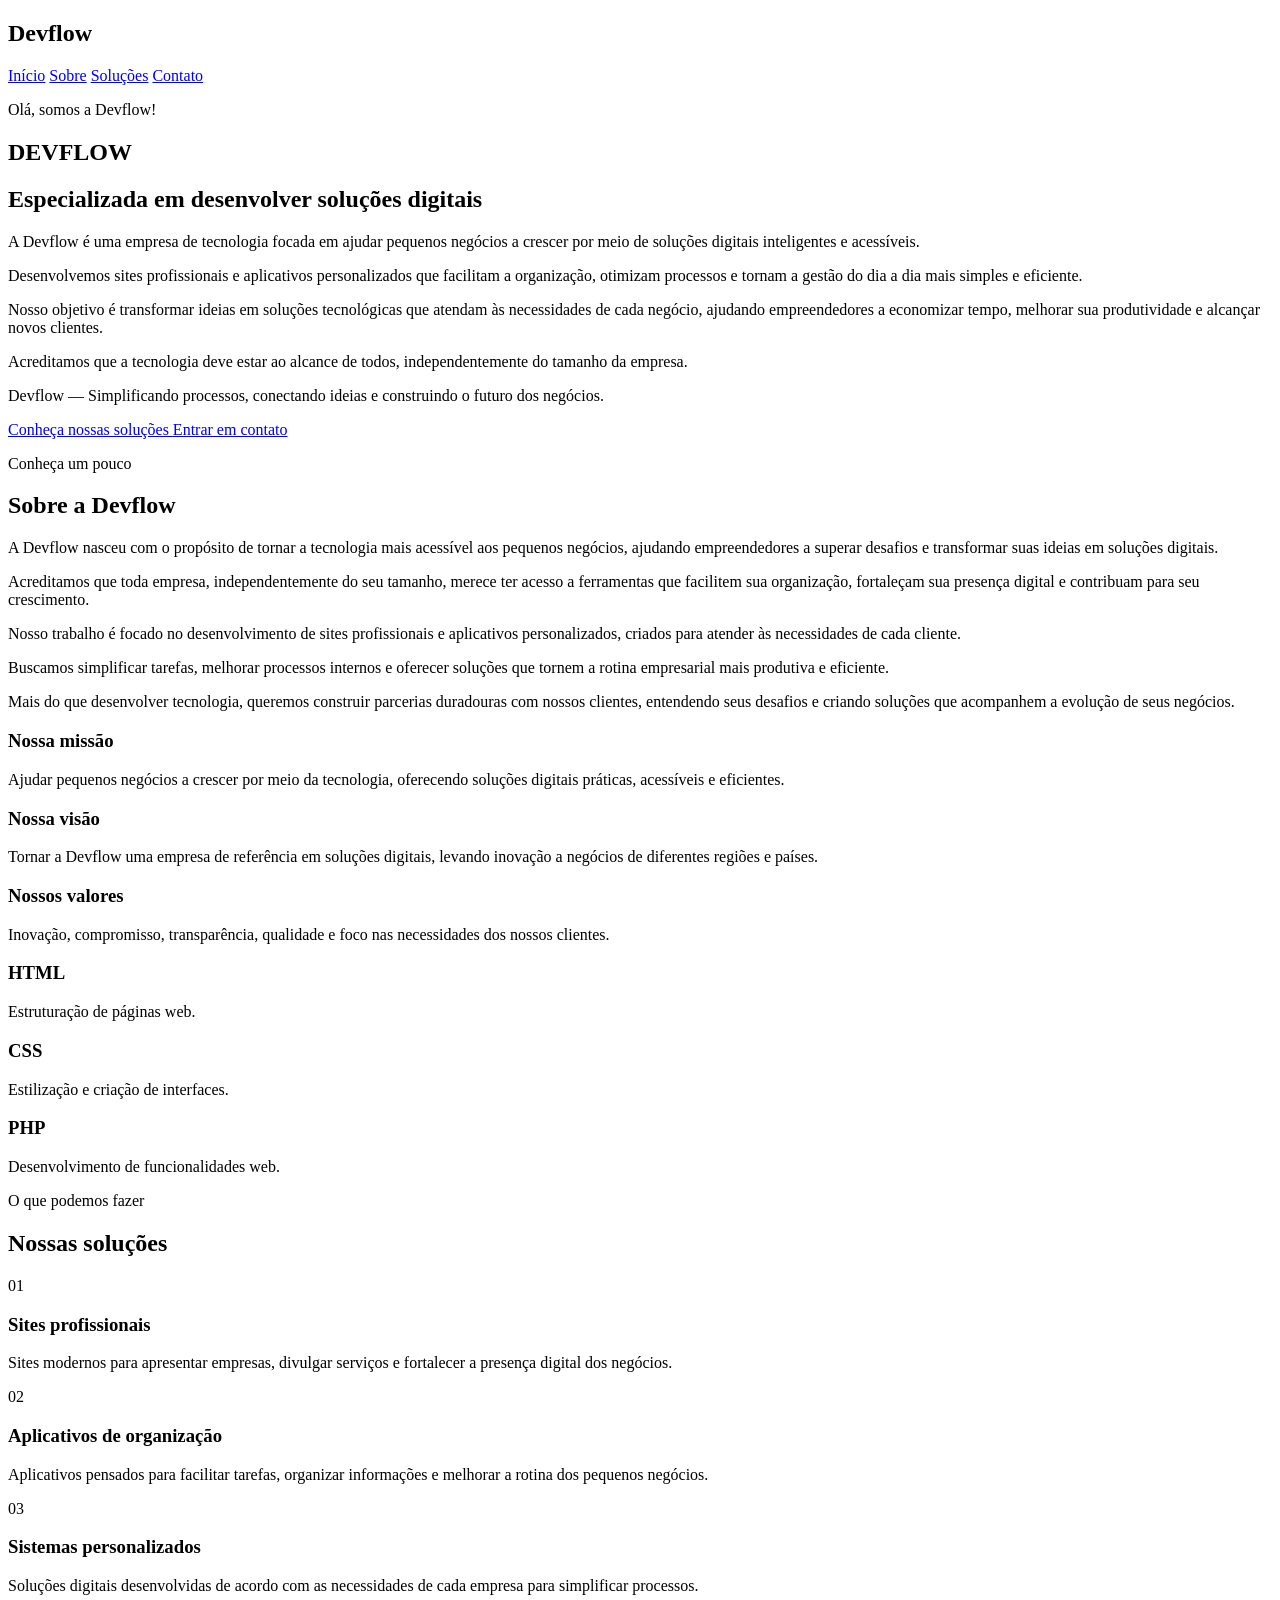
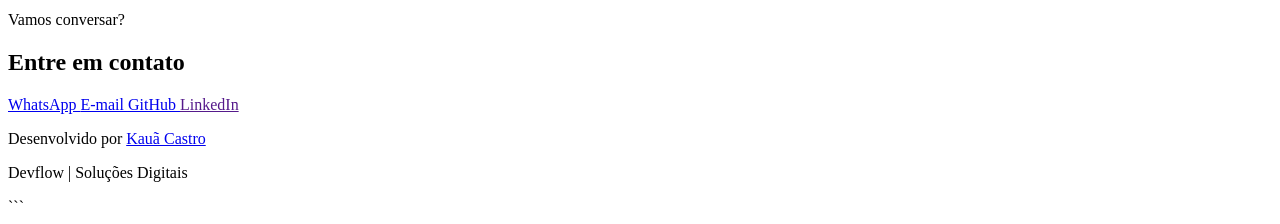
==== devflox/index.html @ 3d992c59 "testando" ====
<!DOCTYPE html>
<html lang="pt-br">

<head>
    <meta charset="UTF-8">
    <meta name="viewport" content="width=device-width, initial-scale=1.0">

    <title>Devflow | Soluções Digitais</title>
    <link rel="stylesheet" href="style.css">
</head>

<body>

    <!-- MENU -->
    <header>

        <div class="logo">
            <h2>Devflow</h2>
        </div>

        <nav>
            <a href="#inicio">Início</a>
            <a href="#sobre">Sobre</a>
            <a href="#projetos">Soluções</a>
            <a href="#contato">Contato</a>
        </nav>

    </header>

    <!-- CONTEÚDO PRINCIPAL -->
    <main>

        <!-- SEÇÃO INÍCIO -->
        <section id="inicio" class="inicio">

            <div class="inicio-conteudo">

                <p class="apresentacao">
                    Olá, somos a Devflow!
                </p>

                <h1>DEVFLOW</h1>

                <h2>Especializada em desenvolver soluções digitais</h2>

                <p class="descricao">
                    A Devflow é uma empresa de tecnologia focada em ajudar
                    pequenos negócios a crescer por meio de soluções digitais
                    inteligentes e acessíveis.
                </p>

                <p class="descricao">
                    Desenvolvemos sites profissionais e aplicativos
                    personalizados que facilitam a organização, otimizam
                    processos e tornam a gestão do dia a dia mais simples
                    e eficiente.
                </p>

                <p class="descricao">
                    Nosso objetivo é transformar ideias em soluções
                    tecnológicas que atendam às necessidades de cada negócio,
                    ajudando empreendedores a economizar tempo, melhorar
                    sua produtividade e alcançar novos clientes.
                </p>

                <p class="descricao">
                    Acreditamos que a tecnologia deve estar ao alcance
                    de todos, independentemente do tamanho da empresa.
                </p>

                <p class="descricao">
                    Devflow — Simplificando processos, conectando ideias
                    e construindo o futuro dos negócios.
                </p>

            </div>

            <div class="botoes">

                <a href="#projetos" class="botao">
                    Conheça nossas soluções
                </a>

                <a href="#contato" class="botao botao-secundario">
                    Entrar em contato
                </a>

            </div>

        </section>

        <!-- SOBRE A EMPRESA -->
        <section id="sobre" class="sobre">

            <div class="titulo-secao">
                <p>Conheça um pouco</p>
                <h2>Sobre a Devflow</h2>
            </div>

            <div class="sobre-conteudo">

                <div class="sobre-texto">

                    <p>
                        A Devflow nasceu com o propósito de tornar a
                        tecnologia mais acessível aos pequenos negócios,
                        ajudando empreendedores a superar desafios e
                        transformar suas ideias em soluções digitais.
                    </p>

                    <p>
                        Acreditamos que toda empresa, independentemente
                        do seu tamanho, merece ter acesso a ferramentas
                        que facilitem sua organização, fortaleçam sua
                        presença digital e contribuam para seu crescimento.
                    </p>

                    <p>
                        Nosso trabalho é focado no desenvolvimento de
                        sites profissionais e aplicativos personalizados,
                        criados para atender às necessidades de cada cliente.
                    </p>

                    <p>
                        Buscamos simplificar tarefas, melhorar processos
                        internos e oferecer soluções que tornem a rotina
                        empresarial mais produtiva e eficiente.
                    </p>

                    <p>
                        Mais do que desenvolver tecnologia, queremos
                        construir parcerias duradouras com nossos clientes,
                        entendendo seus desafios e criando soluções que
                        acompanhem a evolução de seus negócios.
                    </p>

                    <h3>Nossa missão</h3>

                    <p>
                        Ajudar pequenos negócios a crescer por meio
                        da tecnologia, oferecendo soluções digitais
                        práticas, acessíveis e eficientes.
                    </p>

                    <h3>Nossa visão</h3>

                    <p>
                        Tornar a Devflow uma empresa de referência em
                        soluções digitais, levando inovação a negócios
                        de diferentes regiões e países.
                    </p>

                    <h3>Nossos valores</h3>

                    <p>
                        Inovação, compromisso, transparência, qualidade
                        e foco nas necessidades dos nossos clientes.
                    </p>

                </div>

                <!-- TECNOLOGIAS -->
                <div class="habilidades">

                    <div class="habilidade">
                        <h3>HTML</h3>
                        <p>Estruturação de páginas web.</p>
                    </div>

                    <div class="habilidade">
                        <h3>CSS</h3>
                        <p>Estilização e criação de interfaces.</p>
                    </div>

                    <div class="habilidade">
                        <h3>PHP</h3>
                        <p>Desenvolvimento de funcionalidades web.</p>
                    </div>

                </div>

            </div>

        </section>

        <!-- SOLUÇÕES -->
        <section id="projetos" class="projetos-secao">

            <div class="titulo-secao">
                <p>O que podemos fazer</p>
                <h2>Nossas soluções</h2>
            </div>

            <div class="projetos">

                <!-- SOLUÇÃO 1 -->
                <div class="card">

                    <div class="numero-projeto">01</div>

                    <h3>Sites profissionais</h3>

                    <p>
                        Sites modernos para apresentar empresas,
                        divulgar serviços e fortalecer a presença
                        digital dos negócios.
                    </p>

                </div>

                <!-- SOLUÇÃO 2 -->
                <div class="card">

                    <div class="numero-projeto">02</div>

                    <h3>Aplicativos de organização</h3>

                    <p>
                        Aplicativos pensados para facilitar tarefas,
                        organizar informações e melhorar a rotina
                        dos pequenos negócios.
                    </p>

                </div>

                <!-- SOLUÇÃO 3 -->
                <div class="card">

                    <div class="numero-projeto">03</div>

                    <h3>Sistemas personalizados</h3>

                    <p>
                        Soluções digitais desenvolvidas de acordo
                        com as necessidades de cada empresa para
                        simplificar processos.
                    </p>

                </div>

            </div>

        </section>

        <!-- CONTATO -->
        <section id="contato" class="contato">

            <div class="titulo-secao">
                <p>Vamos conversar?</p>
                <h2>Entre em contato</h2>
            </div>

            <div class="contato-links">

                <a href="https://wa.me/5541998892366">
                    WhatsApp
                </a>

                <a href="mailto:kauacastroamaral@gmail.com">
                    E-mail
                </a>

                <a href="https://github.com/kauacastroamaral-prog">
                    GitHub
                </a>

                <a href="">
                    LinkedIn
                </a>

            </div>

        </section>

    </main>

    <!-- RODAPÉ -->
    <footer>

        <p>
            Desenvolvido por
            <a href="https://look.devlook.xyz">Kauã Castro</a>
        </p>

        <p>Devflow | Soluções Digitais</p>

    </footer>

</body>

</html>
```
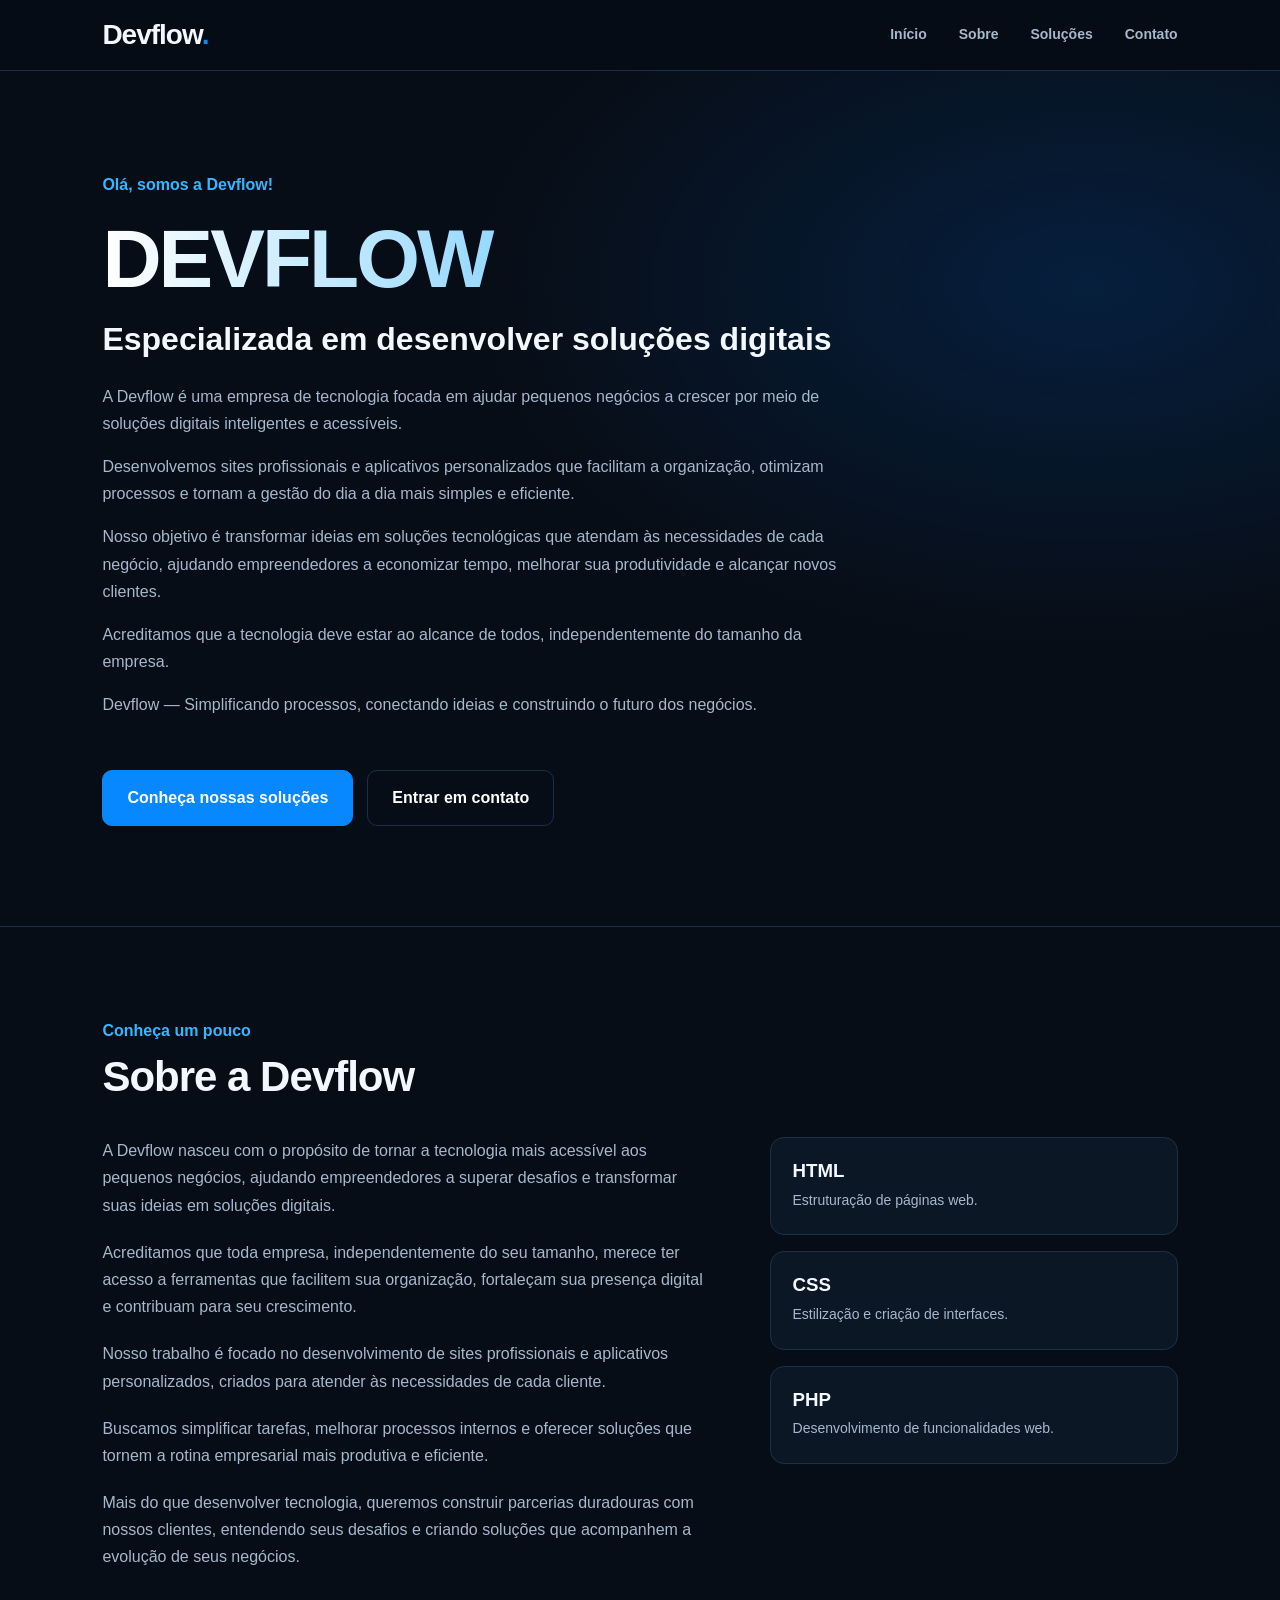
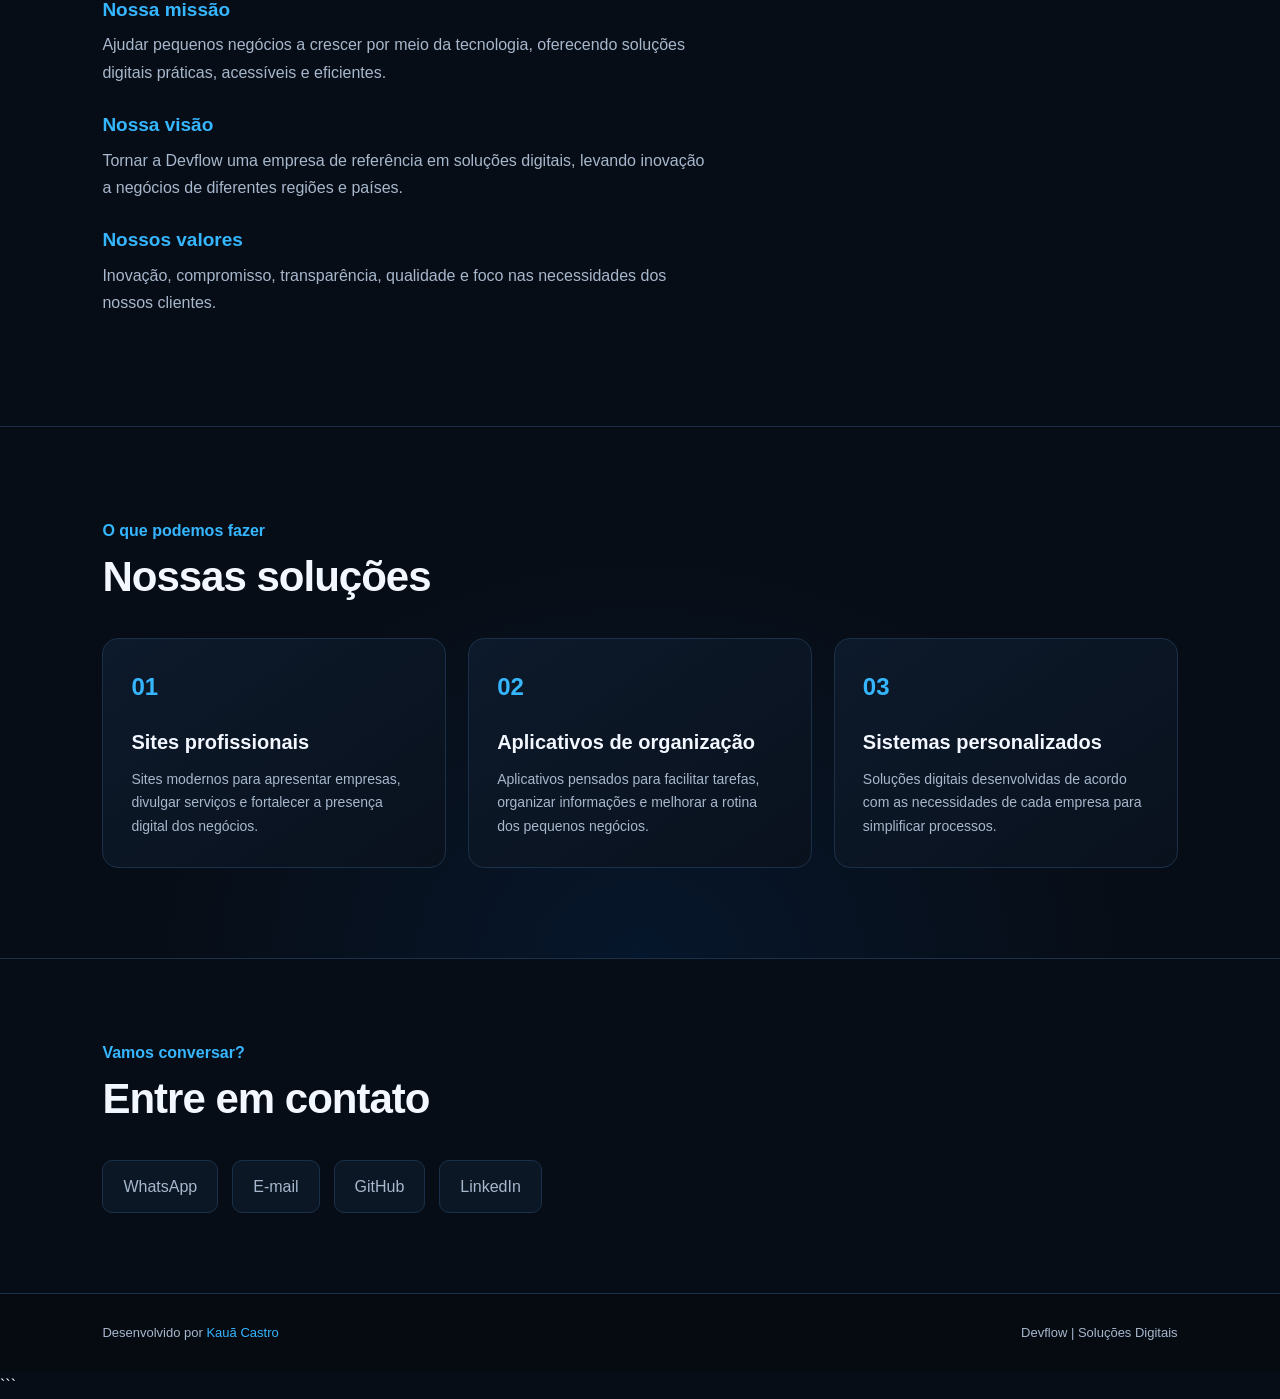
==== commit a3181a86: "Update index.html" ====
--- a/devflox/index.html
+++ b/devflox/index.html
@@ -6,7 +6,7 @@
     <meta name="viewport" content="width=device-width, initial-scale=1.0">
 
     <title>Devflow | Soluções Digitais</title>
-    <link rel="stylesheet" href="style.css">
+    <link rel="stylesheet" href="../style.css">
 </head>
 
 <body>
--- a/style.css
+++ b/style.css
@@ -0,0 +1,450 @@
+
+/* =========================
+   1. CONFIGURAÇÕES GERAIS
+========================= */
+
+:root {
+    --fundo: #070d16;
+    --fundo-card: #0c1726;
+    --azul: #0788ff;
+    --azul-claro: #35b6ff;
+    --texto: #f3f7ff;
+    --texto-secundario: #a7b7cc;
+    --borda: #1b3048;
+}
+
+* {
+    margin: 0;
+    padding: 0;
+    box-sizing: border-box;
+}
+
+html {
+    scroll-behavior: smooth;
+    scroll-padding-top: 85px;
+}
+
+body {
+    font-family: Arial, Helvetica, sans-serif;
+    background: var(--fundo);
+    color: var(--texto);
+    line-height: 1.7;
+}
+
+a {
+    color: inherit;
+    text-decoration: none;
+}
+
+p {
+    color: var(--texto-secundario);
+}
+
+h1, h2, h3 {
+    line-height: 1.2;
+}
+
+
+/* =========================
+   2. CABEÇALHO E MENU
+========================= */
+
+header {
+    display: flex;
+    justify-content: space-between;
+    align-items: center;
+    padding: 18px 8%;
+    background: rgba(7, 13, 22, 0.95);
+    border-bottom: 1px solid var(--borda);
+    position: sticky;
+    top: 0;
+    z-index: 100;
+    backdrop-filter: blur(12px);
+}
+
+.logo h2 {
+    font-size: 28px;
+    font-weight: 800;
+    letter-spacing: -1px;
+}
+
+.logo h2::after {
+    content: ".";
+    color: var(--azul);
+}
+
+nav {
+    display: flex;
+    gap: 32px;
+}
+
+nav a {
+    color: var(--texto-secundario);
+    font-size: 14px;
+    font-weight: 600;
+    transition: color 0.3s ease;
+}
+
+nav a:hover {
+    color: var(--azul-claro);
+}
+
+
+/* =========================
+   3. INÍCIO
+========================= */
+
+.inicio {
+    min-height: 570px;
+    padding: 100px 8%;
+    display: flex;
+    flex-direction: column;
+    justify-content: center;
+    align-items: flex-start;
+    gap: 28px;
+    background:
+        radial-gradient(
+            ellipse at 85% 25%,
+            rgba(0, 119, 255, 0.17),
+            transparent 40%
+        ),
+        var(--fundo);
+    border-bottom: 1px solid var(--borda);
+}
+
+.inicio-conteudo {
+    max-width: 850px;
+}
+
+.apresentacao {
+    color: var(--azul-claro);
+    font-weight: 700;
+    margin-bottom: 12px;
+}
+
+.inicio h1 {
+    font-size: clamp(48px, 8vw, 82px);
+    font-weight: 900;
+    letter-spacing: -3px;
+    margin-bottom: 12px;
+    background: linear-gradient(
+        90deg,
+        #ffffff,
+        var(--azul-claro)
+    );
+    background-clip: text;
+    -webkit-background-clip: text;
+    color: transparent;
+}
+
+.inicio h2 {
+    font-size: clamp(22px, 3vw, 32px);
+    margin-bottom: 24px;
+}
+
+.descricao {
+    max-width: 760px;
+    margin-bottom: 16px;
+    font-size: 16px;
+}
+
+.botoes {
+    display: flex;
+    flex-wrap: wrap;
+    gap: 14px;
+    margin-top: 8px;
+}
+
+.botao {
+    display: inline-flex;
+    justify-content: center;
+    align-items: center;
+    padding: 13px 24px;
+    border-radius: 10px;
+    background: var(--azul);
+    border: 1px solid var(--azul);
+    color: white;
+    font-weight: 700;
+    transition: 0.3s ease;
+}
+
+.botao:hover {
+    background: var(--azul-claro);
+    transform: translateY(-3px);
+    box-shadow: 0 8px 25px rgba(7, 136, 255, 0.2);
+}
+
+.botao-secundario {
+    background: transparent;
+    border-color: var(--borda);
+}
+
+.botao-secundario:hover {
+    background: rgba(7, 136, 255, 0.1);
+    border-color: var(--azul);
+}
+
+
+/* =========================
+   4. SOBRE A EMPRESA
+========================= */
+
+.sobre {
+    padding: 90px 8%;
+    border-bottom: 1px solid var(--borda);
+}
+
+.titulo-secao {
+    margin-bottom: 35px;
+}
+
+.titulo-secao > p {
+    color: var(--azul-claro);
+    font-weight: 700;
+    margin-bottom: 8px;
+}
+
+.titulo-secao h2 {
+    font-size: clamp(30px, 4vw, 42px);
+    letter-spacing: -1px;
+}
+
+.sobre-conteudo {
+    display: grid;
+    grid-template-columns: 1.5fr 1fr;
+    gap: 55px;
+    align-items: start;
+}
+
+.sobre-texto p {
+    margin-bottom: 20px;
+}
+
+.sobre-texto h3 {
+    color: var(--azul-claro);
+    font-size: 19px;
+    margin: 28px 0 10px;
+}
+
+.habilidades {
+    display: grid;
+    gap: 16px;
+}
+
+.habilidade {
+    padding: 22px;
+    background: var(--fundo-card);
+    border: 1px solid var(--borda);
+    border-radius: 14px;
+    transition: 0.3s ease;
+}
+
+.habilidade:hover {
+    border-color: var(--azul);
+    transform: translateY(-3px);
+}
+
+.habilidade h3 {
+    color: var(--texto);
+    margin-bottom: 6px;
+}
+
+.habilidade p {
+    font-size: 14px;
+}
+
+
+/* =========================
+   5. SOLUÇÕES E CARDS
+========================= */
+
+.projetos-secao {
+    padding: 90px 8%;
+    background:
+        radial-gradient(
+            ellipse at 50% 100%,
+            rgba(0, 119, 255, 0.09),
+            transparent 55%
+        ),
+        var(--fundo);
+    border-bottom: 1px solid var(--borda);
+}
+
+.projetos {
+    display: grid;
+    grid-template-columns: repeat(3, minmax(0, 1fr));
+    gap: 22px;
+}
+
+.card {
+    padding: 28px;
+    background: linear-gradient(
+        145deg,
+        #0d1a2b,
+        #09111d
+    );
+    border: 1px solid var(--borda);
+    border-radius: 16px;
+    transition: 0.3s ease;
+}
+
+.card:hover {
+    transform: translateY(-6px);
+    border-color: var(--azul);
+    box-shadow: 0 15px 35px rgba(0, 0, 0, 0.2);
+}
+
+.numero-projeto {
+    color: var(--azul-claro);
+    font-size: 24px;
+    font-weight: 800;
+    margin-bottom: 22px;
+}
+
+.card h3 {
+    font-size: 20px;
+    margin-bottom: 14px;
+}
+
+.card p {
+    font-size: 14px;
+}
+
+
+/* =========================
+   6. CONTATO
+========================= */
+
+.contato {
+    padding: 80px 8%;
+    border-bottom: 1px solid var(--borda);
+}
+
+.contato-links {
+    display: flex;
+    flex-wrap: wrap;
+    gap: 14px;
+}
+
+.contato-links a {
+    padding: 12px 20px;
+    border: 1px solid var(--borda);
+    background: var(--fundo-card);
+    border-radius: 10px;
+    color: var(--texto-secundario);
+    transition: 0.3s ease;
+}
+
+.contato-links a:hover {
+    color: white;
+    border-color: var(--azul);
+    background: rgba(7, 136, 255, 0.1);
+    transform: translateY(-3px);
+}
+
+
+/* =========================
+   7. RODAPÉ
+========================= */
+
+footer {
+    padding: 28px 8%;
+    display: flex;
+    justify-content: space-between;
+    align-items: center;
+    gap: 15px;
+    flex-wrap: wrap;
+    background: #060b12;
+}
+
+footer p {
+    font-size: 13px;
+}
+
+footer a {
+    color: var(--azul-claro);
+}
+
+footer a:hover {
+    text-decoration: underline;
+}
+
+
+/* =========================
+   8. RESPONSIVIDADE
+========================= */
+
+@media (max-width: 900px) {
+
+    .sobre-conteudo {
+        grid-template-columns: 1fr;
+        gap: 30px;
+    }
+
+    .projetos {
+        grid-template-columns: repeat(2, minmax(0, 1fr));
+    }
+
+    .inicio {
+        padding-top: 75px;
+        padding-bottom: 75px;
+    }
+}
+
+@media (max-width: 600px) {
+
+    header {
+        padding: 16px 5%;
+        flex-direction: column;
+        gap: 14px;
+    }
+
+    nav {
+        justify-content: center;
+        flex-wrap: wrap;
+        gap: 12px 20px;
+    }
+
+    .inicio,
+    .sobre,
+    .projetos-secao,
+    .contato {
+        padding: 60px 6%;
+    }
+
+    .inicio h1 {
+        letter-spacing: -2px;
+    }
+
+    .botoes {
+        width: 100%;
+        flex-direction: column;
+    }
+
+    .botao {
+        width: 100%;
+        text-align: center;
+    }
+
+    .projetos {
+        grid-template-columns: 1fr;
+    }
+
+    .card {
+        padding: 24px;
+    }
+
+    .contato-links {
+        flex-direction: column;
+    }
+
+    .contato-links a {
+        text-align: center;
+    }
+
+    footer {
+        padding: 25px 6%;
+        flex-direction: column;
+        text-align: center;
+    }
+}
